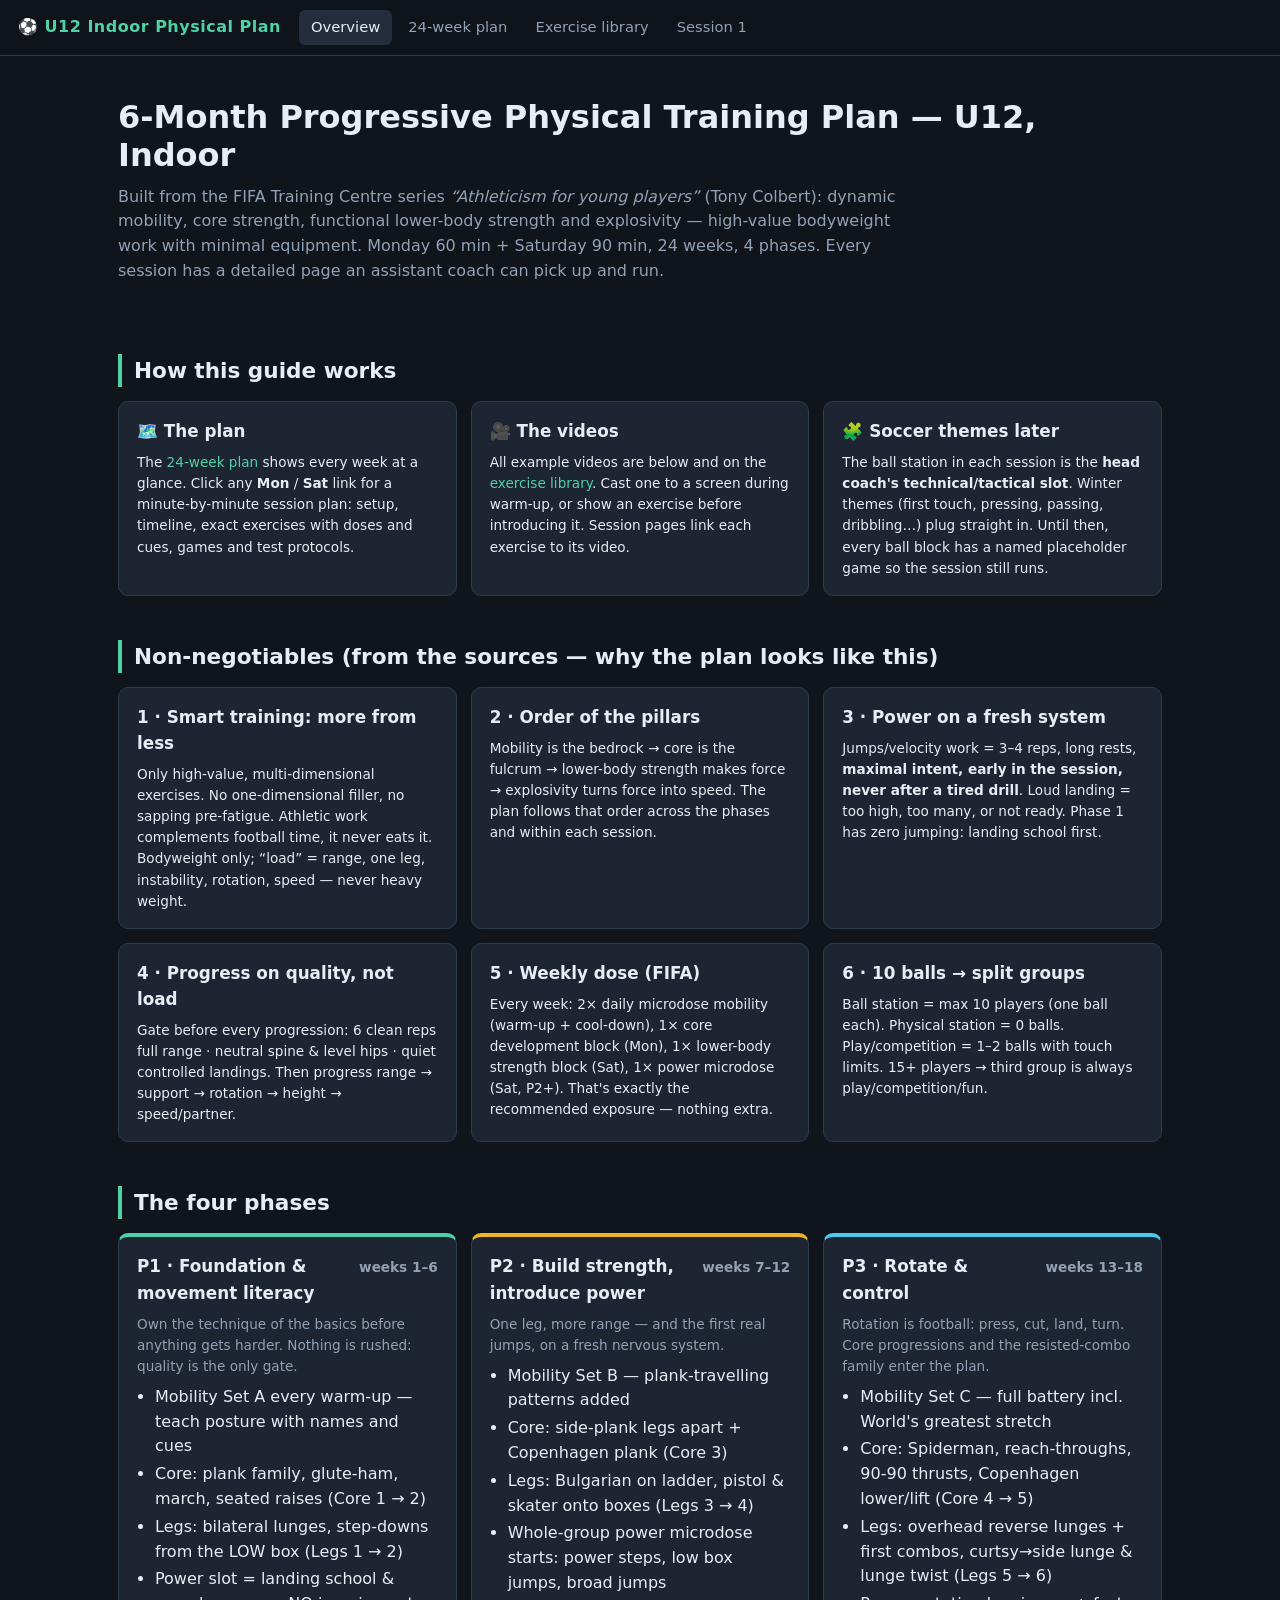
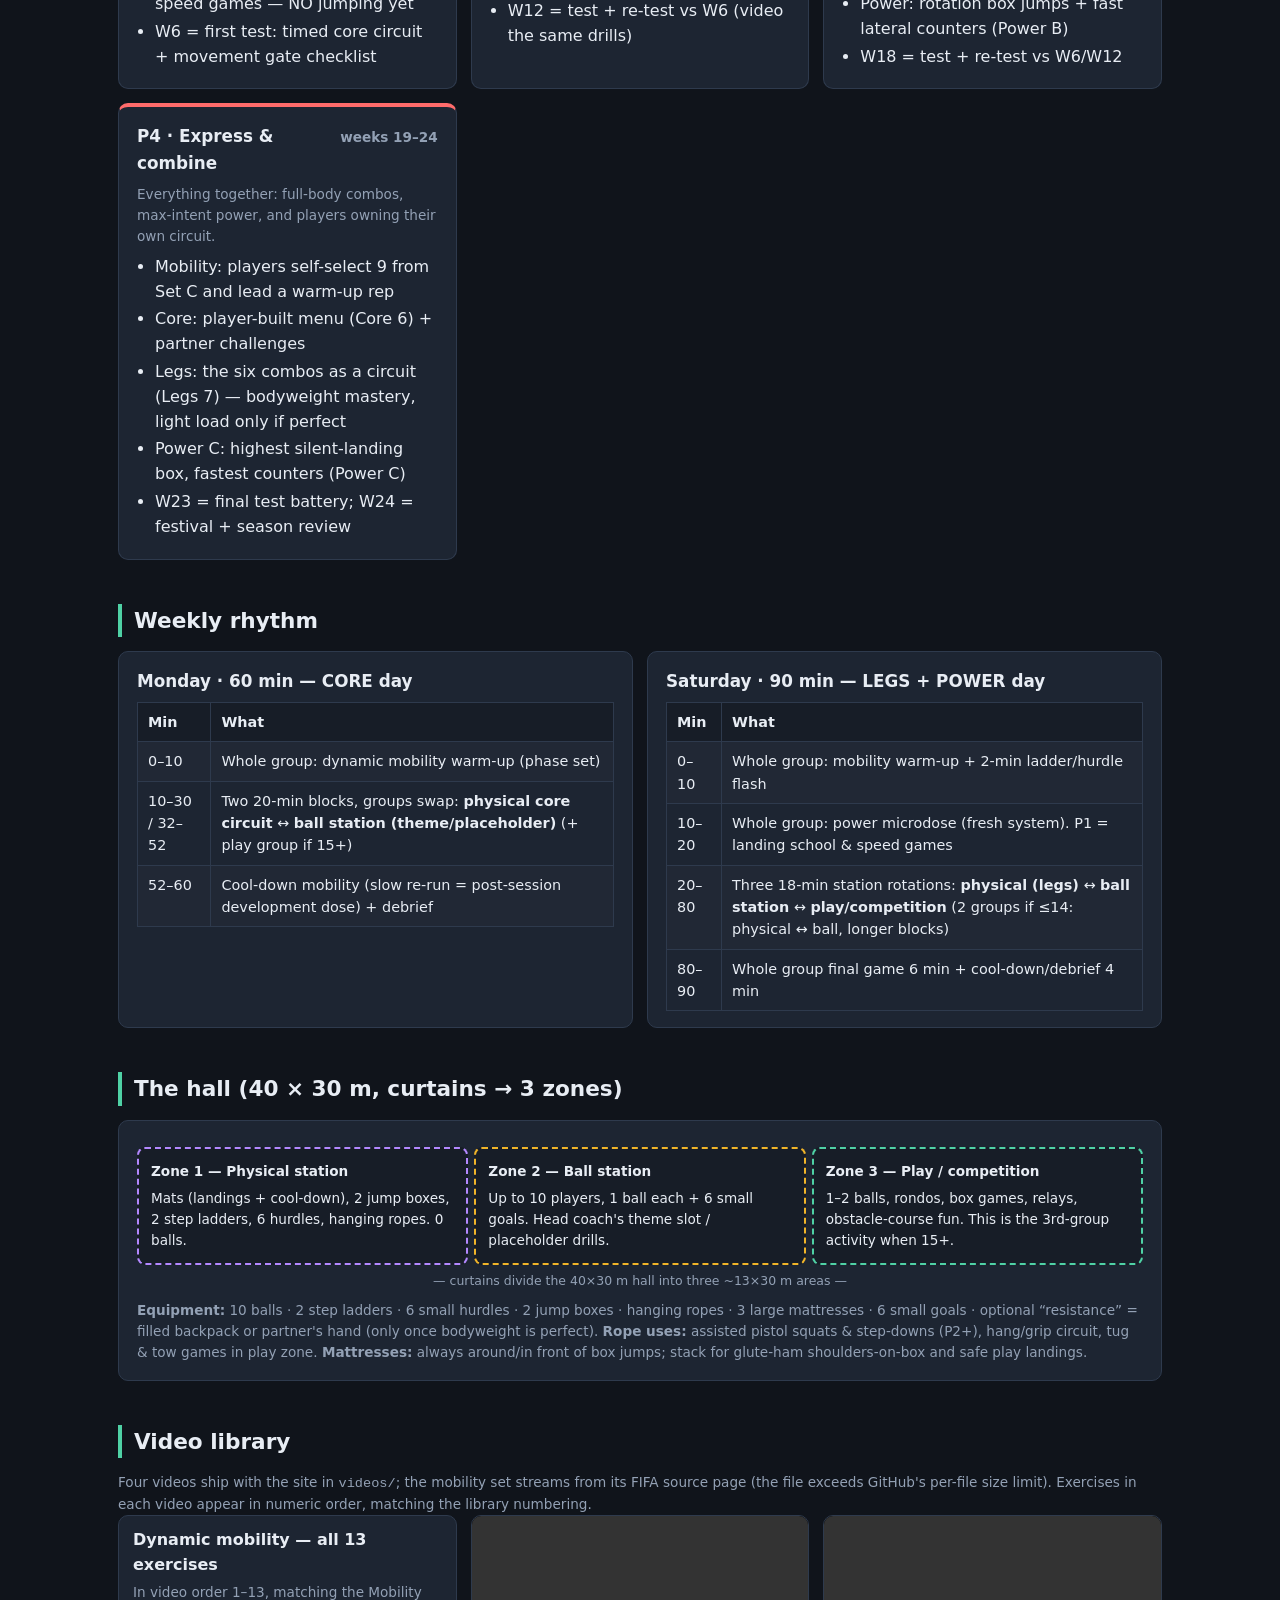
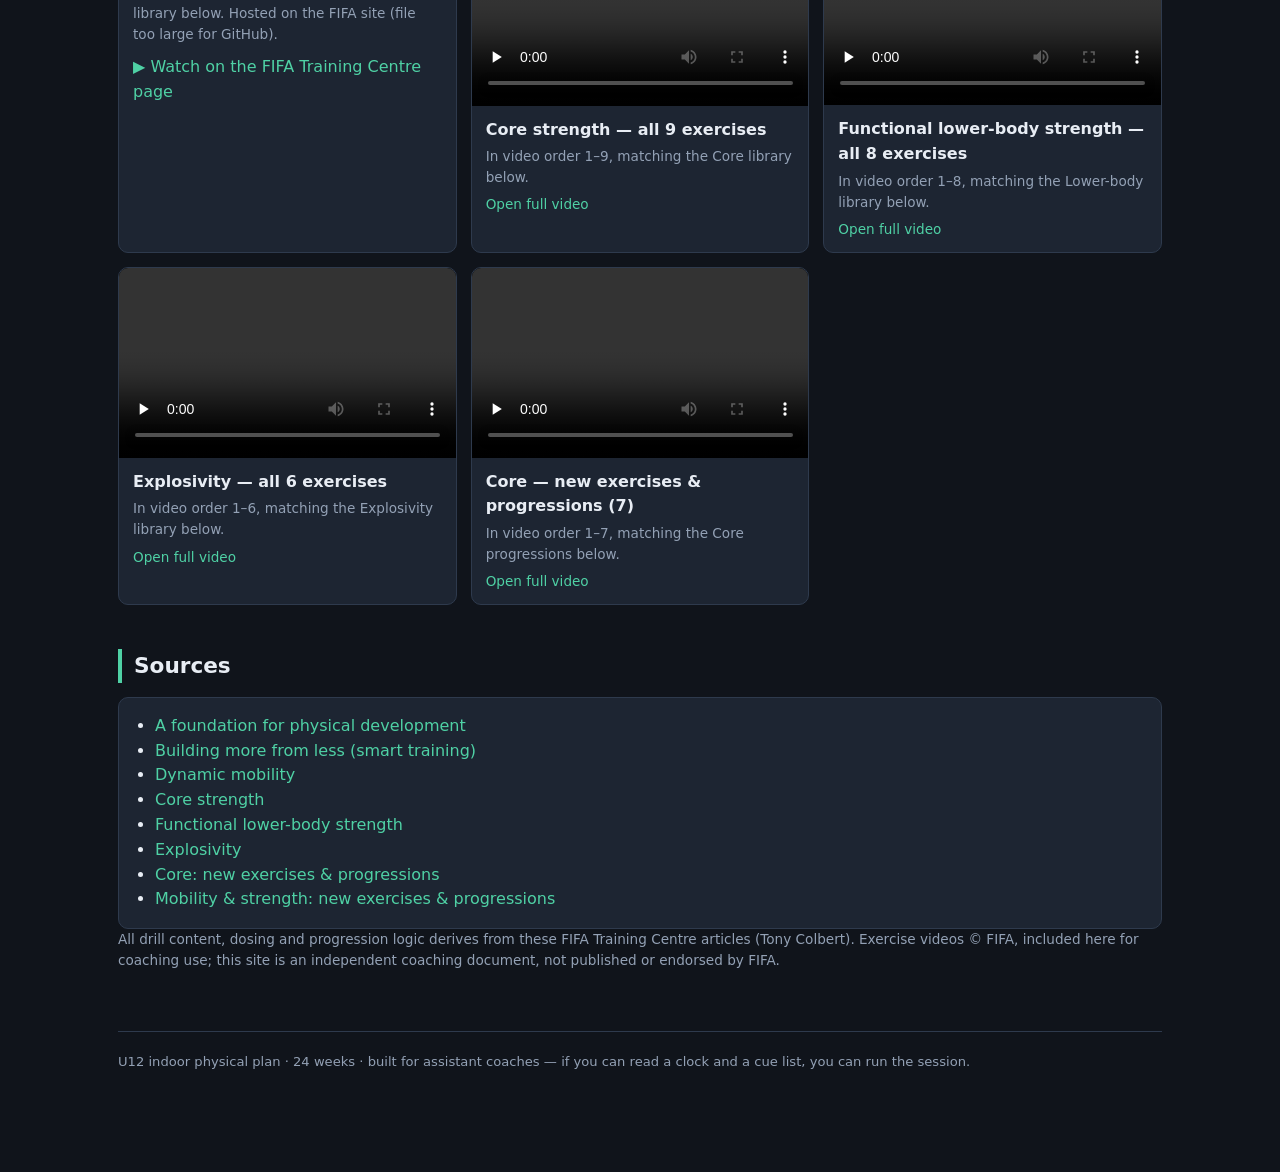
==== index.html @ 5b964b41 "U12 indoor 6-month physical plan: 24-week progressive guide (FIFA athleticism series)" ====
<!DOCTYPE html>
<html lang="en">
<head>
<meta charset="UTF-8">
<meta name="viewport" content="width=device-width, initial-scale=1.0">
<title>U12 Indoor Physical Plan — 6 months</title>
<link rel="stylesheet" href="css/style.css">
</head>
<body>
<nav class="top">
  <a class="brand" href="index.html">⚽ U12 Indoor Physical Plan</a>
  <a class="navlink active" href="index.html">Overview</a>
  <a class="navlink" href="plan.html">24-week plan</a>
  <a class="navlink" href="exercises.html">Exercise library</a>
  <a class="navlink" href="session.html?w=1&d=mon">Session 1</a>
</nav>
<div class="wrap">

<header class="hero">
  <h1>6-Month Progressive Physical Training Plan — U12, Indoor</h1>
  <p class="sub">Built from the FIFA Training Centre series <i>“Athleticism for young players”</i> (Tony Colbert): dynamic mobility, core strength, functional lower-body strength and explosivity — high-value bodyweight work with minimal equipment. Monday 60 min + Saturday 90 min, 24 weeks, 4 phases. Every session has a detailed page an assistant coach can pick up and run.</p>
</header>

<h2 class="sec">How this guide works</h2>
<div class="grid c3">
  <div class="card"><h3>🗺️ The plan</h3><p class="small">The <a href="plan.html">24-week plan</a> shows every week at a glance. Click any <b>Mon</b> / <b>Sat</b> link for a minute-by-minute session plan: setup, timeline, exact exercises with doses and cues, games and test protocols.</p></div>
  <div class="card"><h3>🎥 The videos</h3><p class="small">All example videos are below and on the <a href="exercises.html">exercise library</a>. Cast one to a screen during warm-up, or show an exercise before introducing it. Session pages link each exercise to its video.</p></div>
  <div class="card"><h3>🧩 Soccer themes later</h3><p class="small">The ball station in each session is the <b>head coach's technical/tactical slot</b>. Winter themes (first touch, pressing, passing, dribbling…) plug straight in. Until then, every ball block has a named placeholder game so the session still runs.</p></div>
</div>

<h2 class="sec">Non-negotiables (from the sources — why the plan looks like this)</h2>
<div class="grid c2">
  <div class="card"><h3>1 · Smart training: more from less</h3><p class="small">Only high-value, multi-dimensional exercises. No one-dimensional filler, no sapping pre-fatigue. Athletic work complements football time, it never eats it. Bodyweight only; “load” = range, one leg, instability, rotation, speed — never heavy weight.</p></div>
  <div class="card"><h3>2 · Order of the pillars</h3><p class="small">Mobility is the bedrock → core is the fulcrum → lower-body strength makes force → explosivity turns force into speed. The plan follows that order across the phases and within each session.</p></div>
  <div class="card"><h3>3 · Power on a fresh system</h3><p class="small">Jumps/velocity work = 3–4 reps, long rests, <b>maximal intent, early in the session, never after a tired drill</b>. Loud landing = too high, too many, or not ready. Phase 1 has zero jumping: landing school first.</p></div>
  <div class="card"><h3>4 · Progress on quality, not load</h3><p class="small">Gate before every progression: 6 clean reps full range · neutral spine & level hips · quiet controlled landings. Then progress range → support → rotation → height → speed/partner.</p></div>
  <div class="card"><h3>5 · Weekly dose (FIFA)</h3><p class="small">Every week: 2× daily microdose mobility (warm-up + cool-down), 1× core development block (Mon), 1× lower-body strength block (Sat), 1× power microdose (Sat, P2+). That's exactly the recommended exposure — nothing extra.</p></div>
  <div class="card"><h3>6 · 10 balls → split groups</h3><p class="small">Ball station = max 10 players (one ball each). Physical station = 0 balls. Play/competition = 1–2 balls with touch limits. 15+ players → third group is always play/competition/fun.</p></div>
</div>

<h2 class="sec">The four phases</h2>
<div class="grid c2" id="phases"></div>

<h2 class="sec">Weekly rhythm</h2>
<div class="grid c2">
  <div class="card"><h3>Monday · 60 min — CORE day</h3>
    <table><tr><th>Min</th><th>What</th></tr>
    <tr><td>0–10</td><td>Whole group: dynamic mobility warm-up (phase set)</td></tr>
    <tr><td>10–30 / 32–52</td><td>Two 20-min blocks, groups swap: <b>physical core circuit</b> ↔ <b>ball station (theme/placeholder)</b> (+ play group if 15+)</td></tr>
    <tr><td>52–60</td><td>Cool-down mobility (slow re-run = post-session development dose) + debrief</td></tr></table></div>
  <div class="card"><h3>Saturday · 90 min — LEGS + POWER day</h3>
    <table><tr><th>Min</th><th>What</th></tr>
    <tr><td>0–10</td><td>Whole group: mobility warm-up + 2-min ladder/hurdle flash</td></tr>
    <tr><td>10–20</td><td>Whole group: power microdose (fresh system). P1 = landing school & speed games</td></tr>
    <tr><td>20–80</td><td>Three 18-min station rotations: <b>physical (legs)</b> ↔ <b>ball station</b> ↔ <b>play/competition</b> (2 groups if ≤14: physical ↔ ball, longer blocks)</td></tr>
    <tr><td>80–90</td><td>Whole group final game 6 min + cool-down/debrief 4 min</td></tr></table></div>
</div>

<h2 class="sec">The hall (40 × 30 m, curtains → 3 zones)</h2>
<div class="card">
  <div class="space">
    <div class="zone z1"><b>Zone 1 — Physical station</b>Mats (landings + cool-down), 2 jump boxes, 2 step ladders, 6 hurdles, hanging ropes. 0 balls.</div>
    <div class="zone z2"><b>Zone 2 — Ball station</b>Up to 10 players, 1 ball each + 6 small goals. Head coach's theme slot / placeholder drills.</div>
    <div class="zone z3"><b>Zone 3 — Play / competition</b>1–2 balls, rondos, box games, relays, obstacle-course fun. This is the 3rd-group activity when 15+.</div>
  </div>
  <p class="curtain">— curtains divide the 40×30 m hall into three ~13×30 m areas —</p>
  <p class="small muted" style="margin-top:10px"><b>Equipment:</b> 10 balls · 2 step ladders · 6 small hurdles · 2 jump boxes · hanging ropes · 3 large mattresses · 6 small goals · optional “resistance” = filled backpack or partner's hand (only once bodyweight is perfect). <b>Rope uses:</b> assisted pistol squats & step-downs (P2+), hang/grip circuit, tug & tow games in play zone. <b>Mattresses:</b> always around/in front of box jumps; stack for glute-ham shoulders-on-box and safe play landings.</p>
</div>

<h2 class="sec">Video library</h2>
<p class="small muted">Four videos ship with the site in <code>videos/</code>; the mobility set streams from its FIFA source page (the file exceeds GitHub's per-file size limit). Exercises in each video appear in numeric order, matching the library numbering.</p>
<div class="grid c2" id="vids"></div>

<h2 class="sec">Sources</h2>
<div class="card" id="sources"></div>
<p class="small muted">All drill content, dosing and progression logic derives from these FIFA Training Centre articles (Tony Colbert). Exercise videos © FIFA, included here for coaching use; this site is an independent coaching document, not published or endorsed by FIFA.</p>

<footer>U12 indoor physical plan · 24 weeks · built for assistant coaches — if you can read a clock and a cue list, you can run the session.</footer>
</div>
<script src="js/data.js"></script>
<script src="js/sessions.js"></script>
<script src="js/app.js"></script>
</body>
</html>
---- css/style.css ----
:root {
  --bg: #10141b;
  --bg2: #171d27;
  --card: #1d2532;
  --card2: #232d3d;
  --line: #2e3a4d;
  --txt: #e8edf4;
  --dim: #93a1b5;
  --acc: #4fd1a5;
  --acc2: #f0b429;
  --mob: #4cc9f0;
  --core: #b388ff;
  --lbs: #f0b429;
  --pow: #ff6b6b;
  --play: #4fd1a5;
  --radius: 10px;
}
* { box-sizing: border-box; margin: 0; padding: 0; }
html { scroll-behavior: smooth; }
body {
  font-family: system-ui, "Segoe UI", Roboto, sans-serif;
  background: var(--bg);
  color: var(--txt);
  line-height: 1.55;
}
a { color: var(--acc); text-decoration: none; }
a:hover { text-decoration: underline; }
.wrap { max-width: 1080px; margin: 0 auto; padding: 0 18px 80px; }

/* nav */
nav.top {
  position: sticky; top: 0; z-index: 50;
  background: rgba(16,20,27,.92); backdrop-filter: blur(6px);
  border-bottom: 1px solid var(--line);
  display: flex; align-items: center; gap: 4px; flex-wrap: wrap;
  padding: 10px 18px;
}
nav.top .brand { font-weight: 800; letter-spacing: .5px; margin-right: 14px; }
nav.top a.navlink {
  color: var(--dim); padding: 6px 12px; border-radius: 6px; font-size: .92rem;
}
nav.top a.navlink:hover, nav.top a.navlink.active { color: var(--txt); background: var(--card2); text-decoration: none; }

header.hero { padding: 42px 0 26px; }
header.hero h1 { font-size: 2rem; line-height: 1.2; }
header.hero .sub { color: var(--dim); margin-top: 10px; max-width: 800px; }

h2.sec { margin: 44px 0 14px; font-size: 1.35rem; border-left: 4px solid var(--acc); padding-left: 12px; }
h3 { margin: 18px 0 8px; font-size: 1.05rem; }
p.muted { color: var(--dim); }
.small { font-size: .85rem; }

.grid { display: grid; gap: 14px; }
.grid.c2 { grid-template-columns: repeat(auto-fit, minmax(300px, 1fr)); }
.grid.c3 { grid-template-columns: repeat(auto-fit, minmax(240px, 1fr)); }
.grid.c4 { grid-template-columns: repeat(auto-fit, minmax(190px, 1fr)); }

.card {
  background: var(--card); border: 1px solid var(--line);
  border-radius: var(--radius); padding: 16px 18px;
}
.card h3 { margin-top: 0; }
.card .num { font-size: 1.6rem; font-weight: 800; color: var(--acc); }

.tag {
  display: inline-block; font-size: .72rem; font-weight: 700; text-transform: uppercase;
  letter-spacing: .5px; padding: 2px 8px; border-radius: 20px; margin-right: 6px;
  border: 1px solid var(--line); color: var(--dim); background: var(--bg2);
}
.tag.mobility { color: var(--mob); border-color: var(--mob); }
.tag.core { color: var(--core); border-color: var(--core); }
.tag.lbs { color: var(--lbs); border-color: var(--lbs); }
.tag.power { color: var(--pow); border-color: var(--pow); }
.tag.play { color: var(--play); border-color: var(--play); }
.tag.ball { color: #7ec8e3; border-color: #7ec8e3; }

.pill { display:inline-block; background:var(--acc2); color:#222; font-weight:800; border-radius:6px; padding:1px 8px; font-size:.78rem; }

table { width: 100%; border-collapse: collapse; font-size: .9rem; }
th, td { border: 1px solid var(--line); padding: 8px 10px; text-align: left; vertical-align: top; }
th { background: var(--bg2); }
tr:nth-child(even) td { background: rgba(255,255,255,.015); }
td a { font-weight: 600; }

/* phase cards */
.phase { border-top: 4px solid var(--acc); }
.phase.p2 { border-top-color: var(--acc2); }
.phase.p3 { border-top-color: var(--mob); }
.phase.p4 { border-top-color: var(--pow); }
.phase h3 { display: flex; justify-content: space-between; align-items: baseline; gap: 8px; }
.phase .wk { color: var(--dim); font-weight: 600; font-size: .85rem; white-space: nowrap; }
.phase ul { margin: 8px 0 0 18px; }
.phase li { margin: 3px 0; }

/* space diagram */
.space { display: grid; grid-template-columns: repeat(3, 1fr); gap: 6px; margin-top: 10px; }
.zone { border: 2px dashed var(--line); border-radius: 8px; padding: 12px; min-height: 110px; background: var(--bg2); font-size: .85rem; }
.zone b { display: block; margin-bottom: 6px; }
.zone.z1 { border-color: var(--core); }
.zone.z2 { border-color: var(--lbs); }
.zone.z3 { border-color: var(--play); }
.curtain { text-align: center; color: var(--dim); font-size: .78rem; margin-top: 6px; }

/* video cards */
.vidcard { background: var(--card); border: 1px solid var(--line); border-radius: var(--radius); overflow: hidden; }
.vidcard video { width: 100%; display: block; background: #000; aspect-ratio: 16/9; }
.vidcard .vinfo { padding: 12px 14px; }
.vidcard .vinfo b { display: block; margin-bottom: 4px; }

/* exercise list */
.exrow {
  background: var(--card); border: 1px solid var(--line); border-radius: 8px;
  padding: 12px 14px; margin-bottom: 8px;
}
.exrow .exhead { display: flex; justify-content: space-between; align-items: baseline; gap: 10px; flex-wrap: wrap; }
.exrow .exhead b { font-size: 1rem; }
.exrow .focus { color: var(--dim); font-size: .86rem; margin-top: 2px; }
.exrow ul { margin: 6px 0 0 18px; font-size: .9rem; }
.exrow .dose { color: var(--acc2); font-weight: 700; font-size: .85rem; white-space: nowrap; }
.exrow .prog { font-size: .84rem; color: var(--dim); margin-top: 6px; }
.exrow .vlink { font-size: .78rem; }

/* session page */
.sess-head { padding: 30px 0 10px; }
.sess-head .meta { color: var(--dim); margin-top: 6px; }
.sess-nav { display: flex; justify-content: space-between; margin: 18px 0; gap: 10px; flex-wrap: wrap; }
.tl { margin-top: 12px; }
.tl .block {
  display: grid; grid-template-columns: 92px 1fr; gap: 14px;
  border-left: 3px solid var(--acc); padding: 10px 0 14px 16px; position: relative; margin-left: 6px;
}
.tl .block::before {
  content: ""; position: absolute; left: -7px; top: 16px; width: 11px; height: 11px;
  border-radius: 50%; background: var(--acc); border: 2px solid var(--bg);
}
.tl .t { font-weight: 800; color: var(--acc); font-variant-numeric: tabular-nums; }
.tl .block h4 { font-size: 1.02rem; margin-bottom: 4px; }
.tl .block p, .tl .block li { font-size: .92rem; }
.tl .block ul { margin: 4px 0 0 18px; }
.tl .block .sub { color: var(--dim); font-size: .84rem; }

.note { background: rgba(240,180,41,.08); border: 1px solid rgba(240,180,41,.4); border-radius: 8px; padding: 12px 14px; margin: 14px 0; }
.note b { color: var(--acc2); }
.alert { background: rgba(255,107,107,.08); border: 1px solid rgba(255,107,107,.4); border-radius: 8px; padding: 12px 14px; margin: 14px 0; }
.alert b { color: var(--pow); }
.ok { background: rgba(79,209,165,.08); border: 1px solid rgba(79,209,165,.4); border-radius: 8px; padding: 12px 14px; margin: 14px 0; }

.cols { display: grid; grid-template-columns: 1fr; gap: 12px; }
@media (min-width: 760px) { .cols.g2 { grid-template-columns: 1fr 1fr; } }

footer { color: var(--dim); font-size: .82rem; border-top: 1px solid var(--line); margin-top: 60px; padding: 20px 0; }

button.printbtn {
  background: var(--card2); color: var(--txt); border: 1px solid var(--line);
  border-radius: 8px; padding: 8px 16px; cursor: pointer; font-size: .9rem;
}
button.printbtn:hover { border-color: var(--acc); }

@media print {
  nav.top, .sess-nav, button.printbtn, .noprint { display: none !important; }
  body { background: #fff; color: #111; }
  .card, .exrow, .vidcard { border-color: #bbb; background: #fff; }
  .tl .block { break-inside: avoid; }
  a { color: #111; }
  .tag { border-color: #888; color: #333; }
  h2.sec { border-left-color: #555; }
}
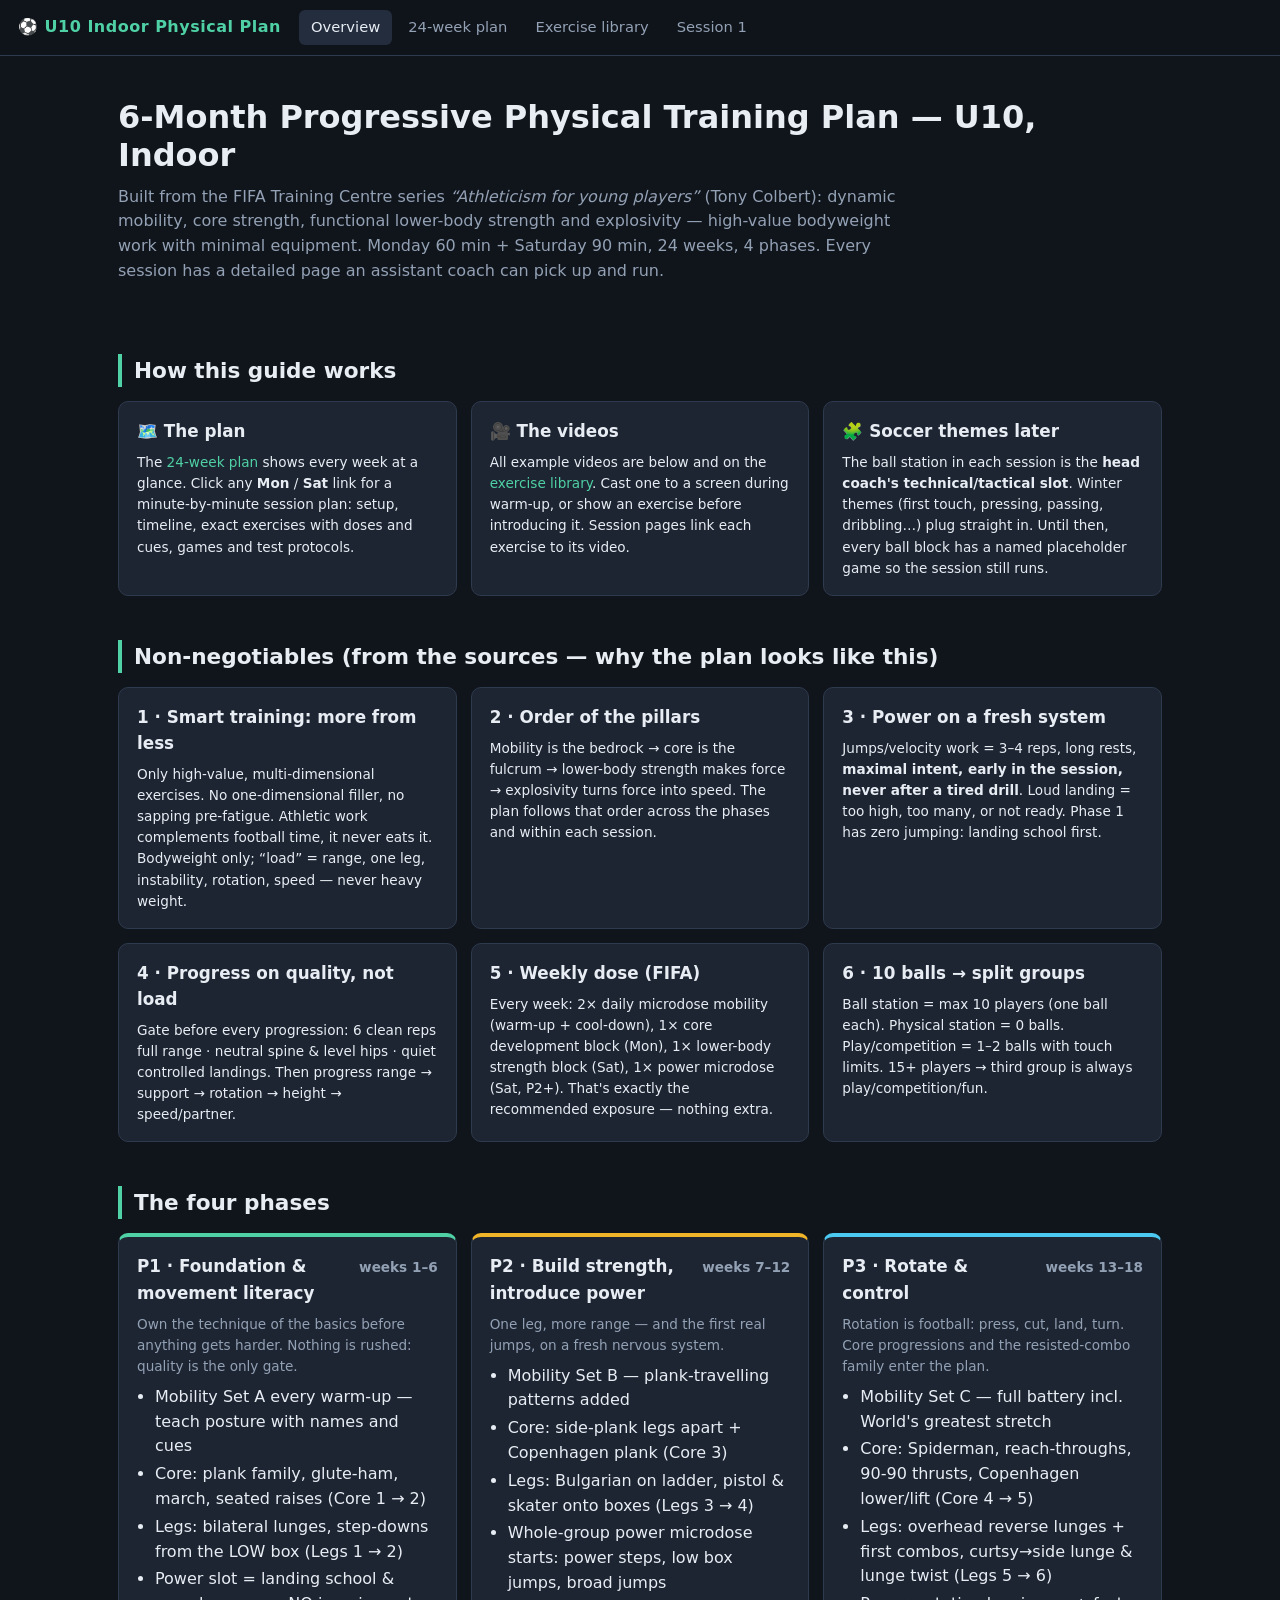
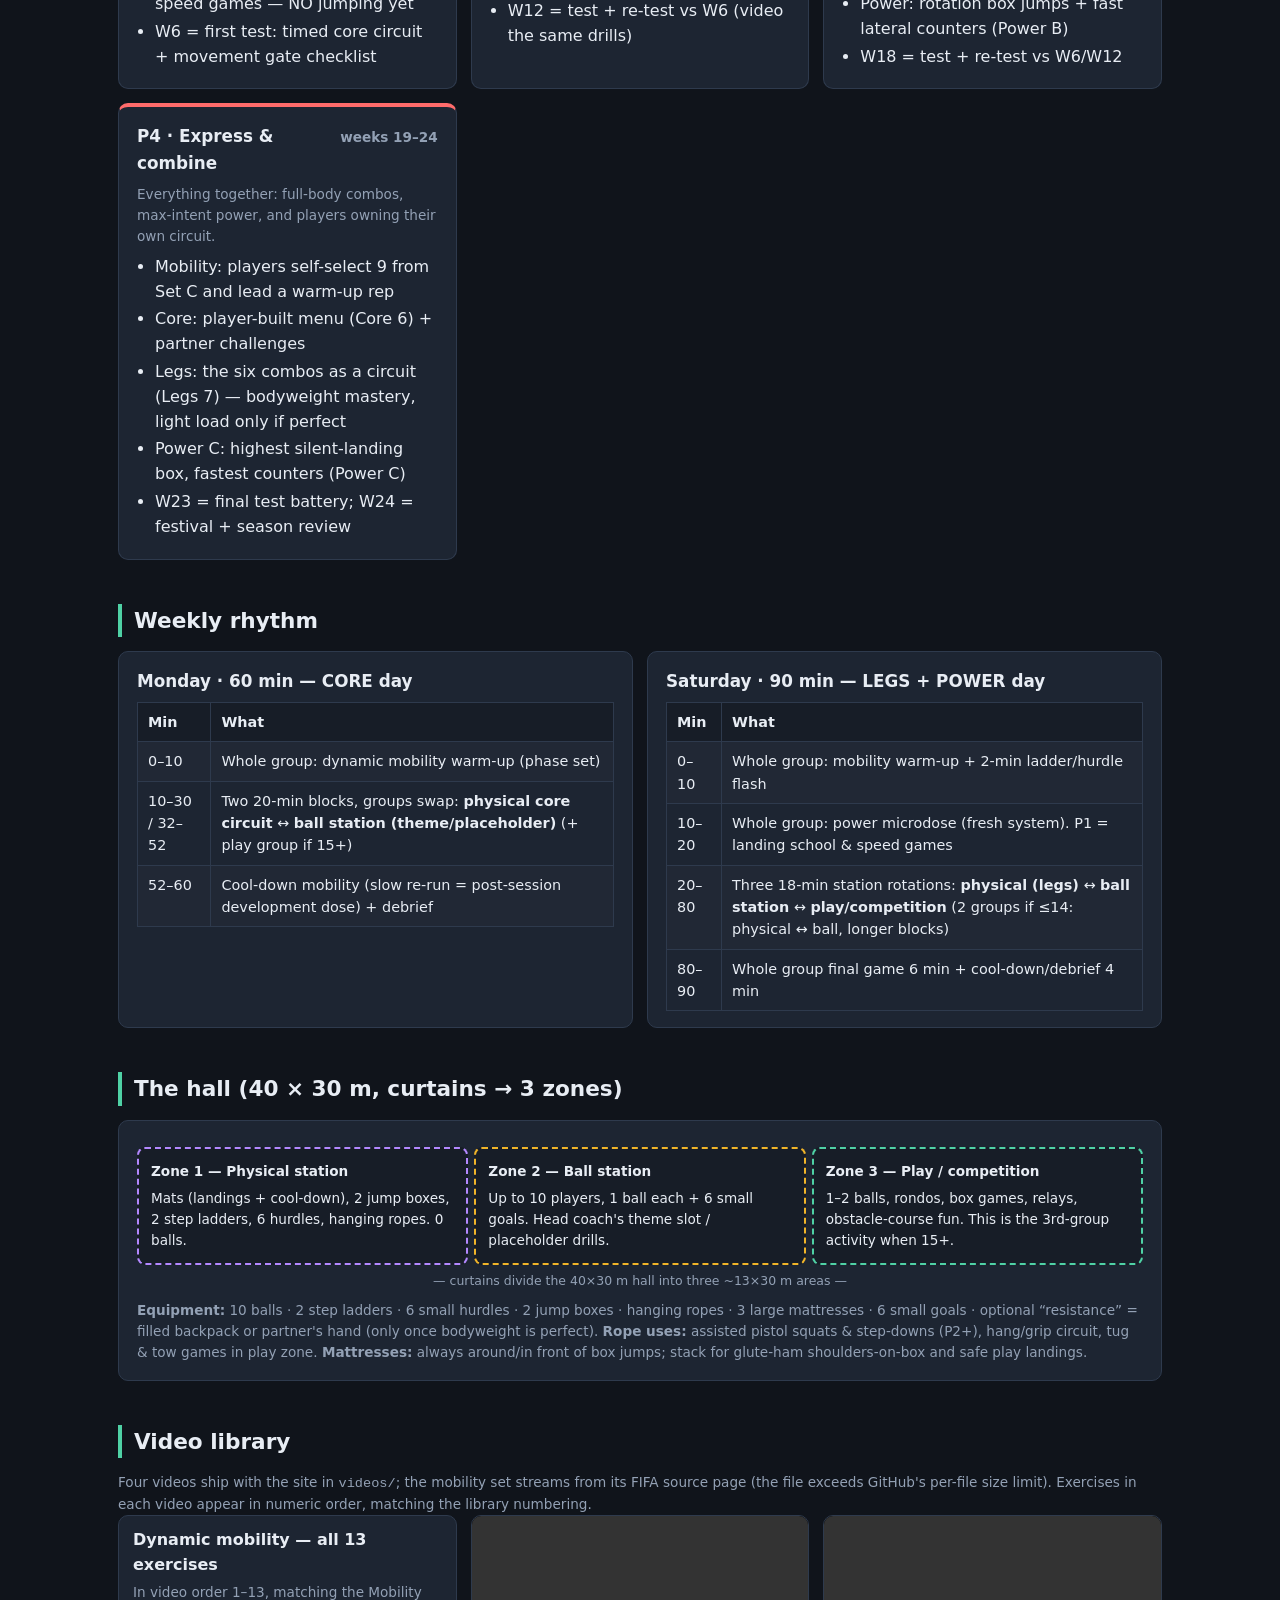
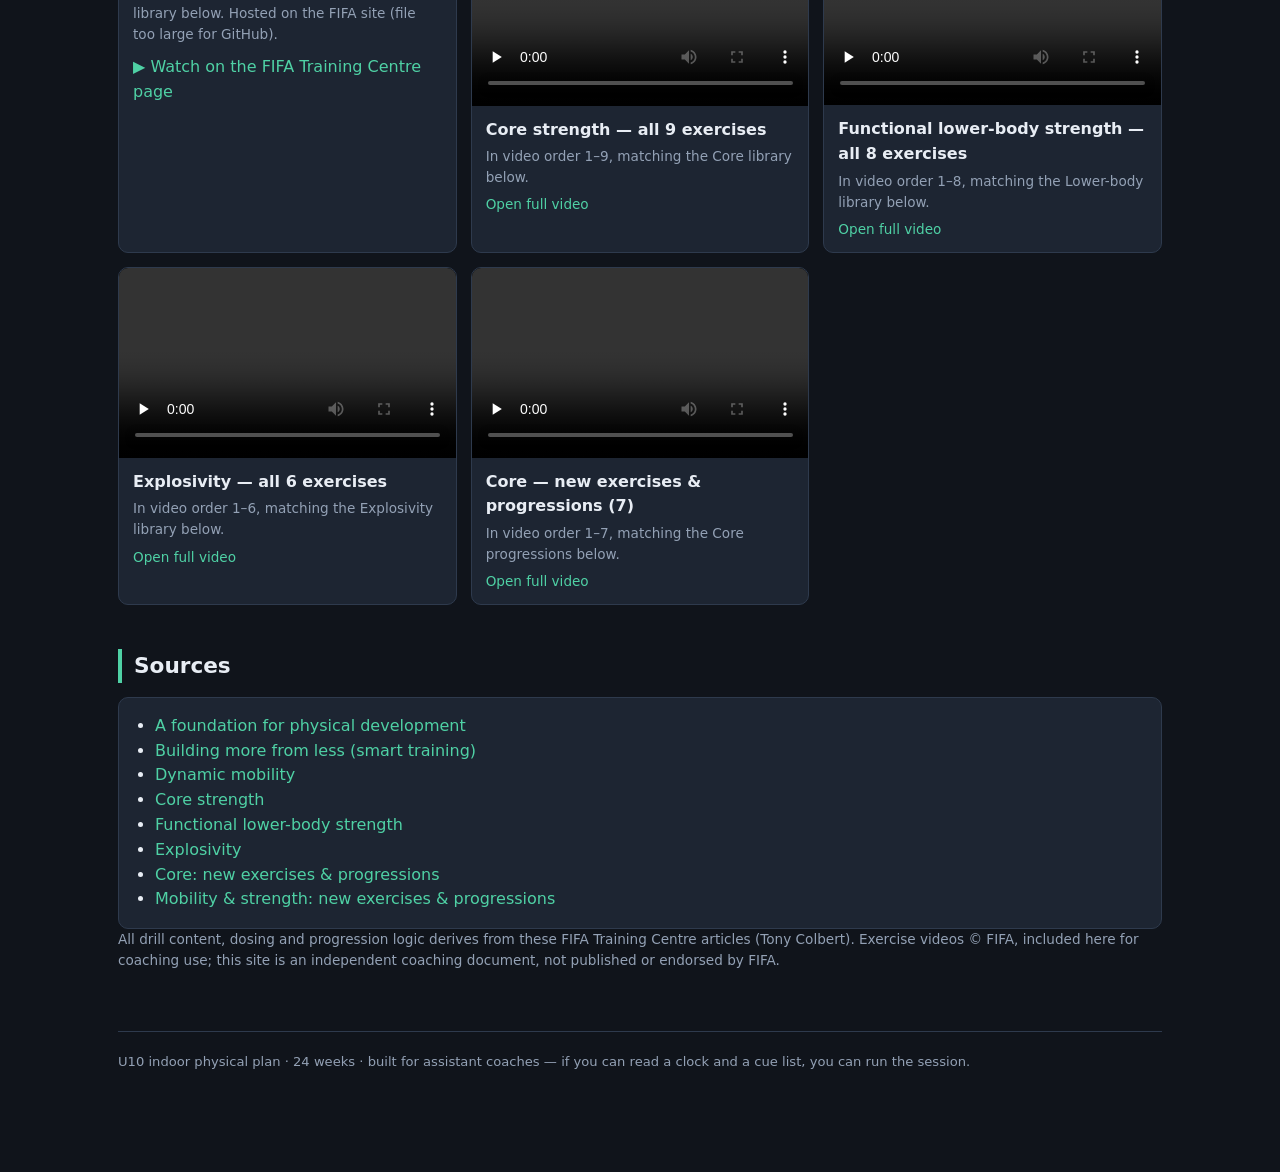
==== commit 791e8438: "Rename terminology U12 -> U10 (content unchanged)" ====
--- a/index.html
+++ b/index.html
@@ -3,12 +3,12 @@
 <head>
 <meta charset="UTF-8">
 <meta name="viewport" content="width=device-width, initial-scale=1.0">
-<title>U12 Indoor Physical Plan — 6 months</title>
+<title>U10 Indoor Physical Plan — 6 months</title>
 <link rel="stylesheet" href="css/style.css">
 </head>
 <body>
 <nav class="top">
-  <a class="brand" href="index.html">⚽ U12 Indoor Physical Plan</a>
+  <a class="brand" href="index.html">⚽ U10 Indoor Physical Plan</a>
   <a class="navlink active" href="index.html">Overview</a>
   <a class="navlink" href="plan.html">24-week plan</a>
   <a class="navlink" href="exercises.html">Exercise library</a>
@@ -17,7 +17,7 @@
 <div class="wrap">
 
 <header class="hero">
-  <h1>6-Month Progressive Physical Training Plan — U12, Indoor</h1>
+  <h1>6-Month Progressive Physical Training Plan — U10, Indoor</h1>
   <p class="sub">Built from the FIFA Training Centre series <i>“Athleticism for young players”</i> (Tony Colbert): dynamic mobility, core strength, functional lower-body strength and explosivity — high-value bodyweight work with minimal equipment. Monday 60 min + Saturday 90 min, 24 weeks, 4 phases. Every session has a detailed page an assistant coach can pick up and run.</p>
 </header>
 
@@ -75,7 +75,7 @@
 <div class="card" id="sources"></div>
 <p class="small muted">All drill content, dosing and progression logic derives from these FIFA Training Centre articles (Tony Colbert). Exercise videos © FIFA, included here for coaching use; this site is an independent coaching document, not published or endorsed by FIFA.</p>
 
-<footer>U12 indoor physical plan · 24 weeks · built for assistant coaches — if you can read a clock and a cue list, you can run the session.</footer>
+<footer>U10 indoor physical plan · 24 weeks · built for assistant coaches — if you can read a clock and a cue list, you can run the session.</footer>
 </div>
 <script src="js/data.js"></script>
 <script src="js/sessions.js"></script>
